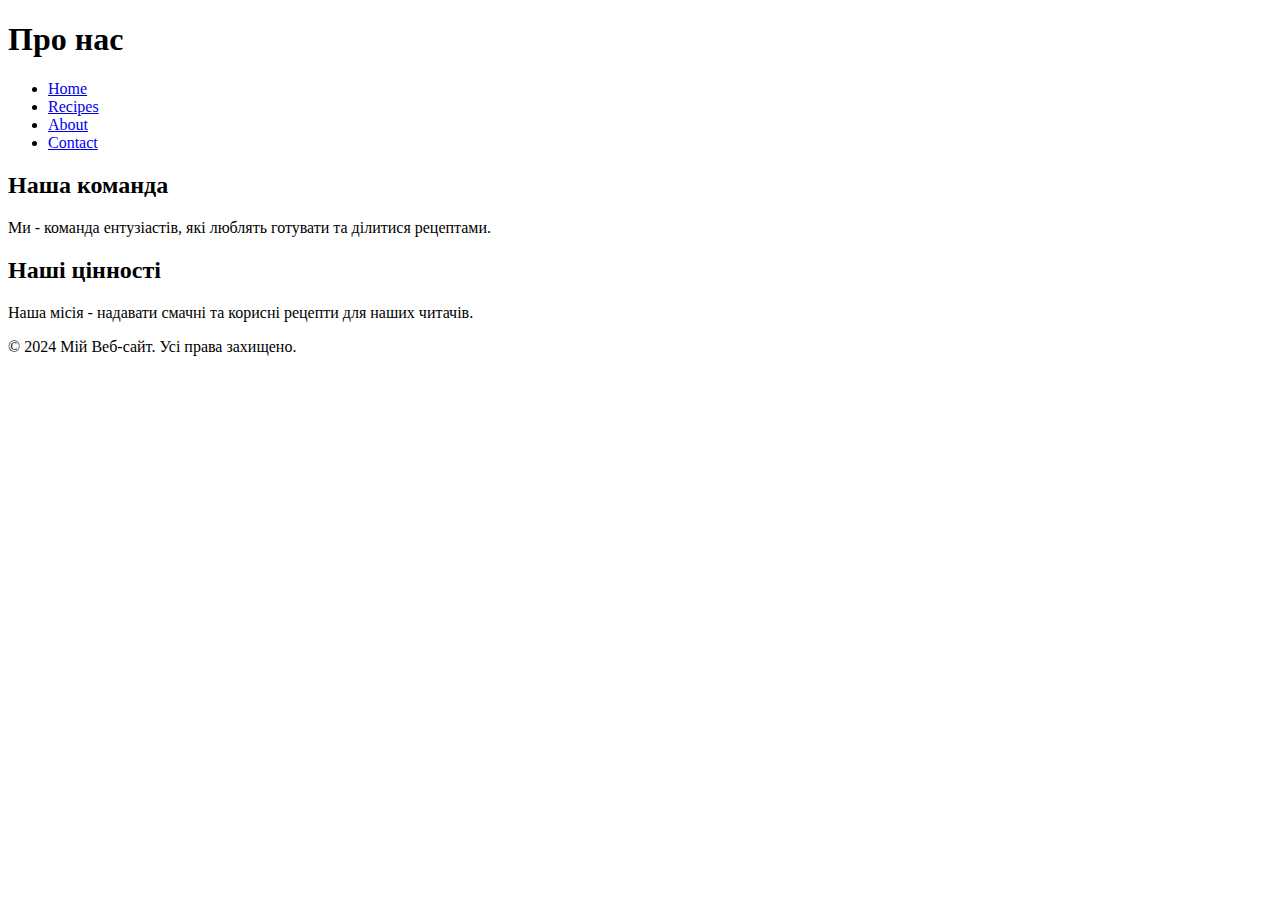
==== about.html @ e017b364 "Add files via upload" ====
<!DOCTYPE html>
<html lang="en">

<head>
    <meta charset="UTF-8">
    <meta name="viewport" content="width=device-width, initial-scale=1.0">
    <title>About</title>
</head>

<body>

    <header>
        <h1>Про нас</h1>
        <nav>
            <ul>
                <li><a href="index.html">Home</a></li>
                <li><a href="recipes.html">Recipes</a></li>
                <li><a href="about.html">About</a></li>
                <li><a href="contact.html">Contact</a></li>
            </ul>
        </nav>
    </header>

    <main>
        <section>
            <h2>Наша команда</h2>
            <p>Ми - команда ентузіастів, які люблять готувати та ділитися рецептами.</p>
        </section>

        <section>
            <h2>Наші цінності</h2>
            <p>Наша місія - надавати смачні та корисні рецепти для наших читачів.</p>
        </section>
    </main>

    <footer>
        <p>&copy; 2024 Мій Веб-сайт. Усі права захищено.</p>
    </footer>

</body>

</html>
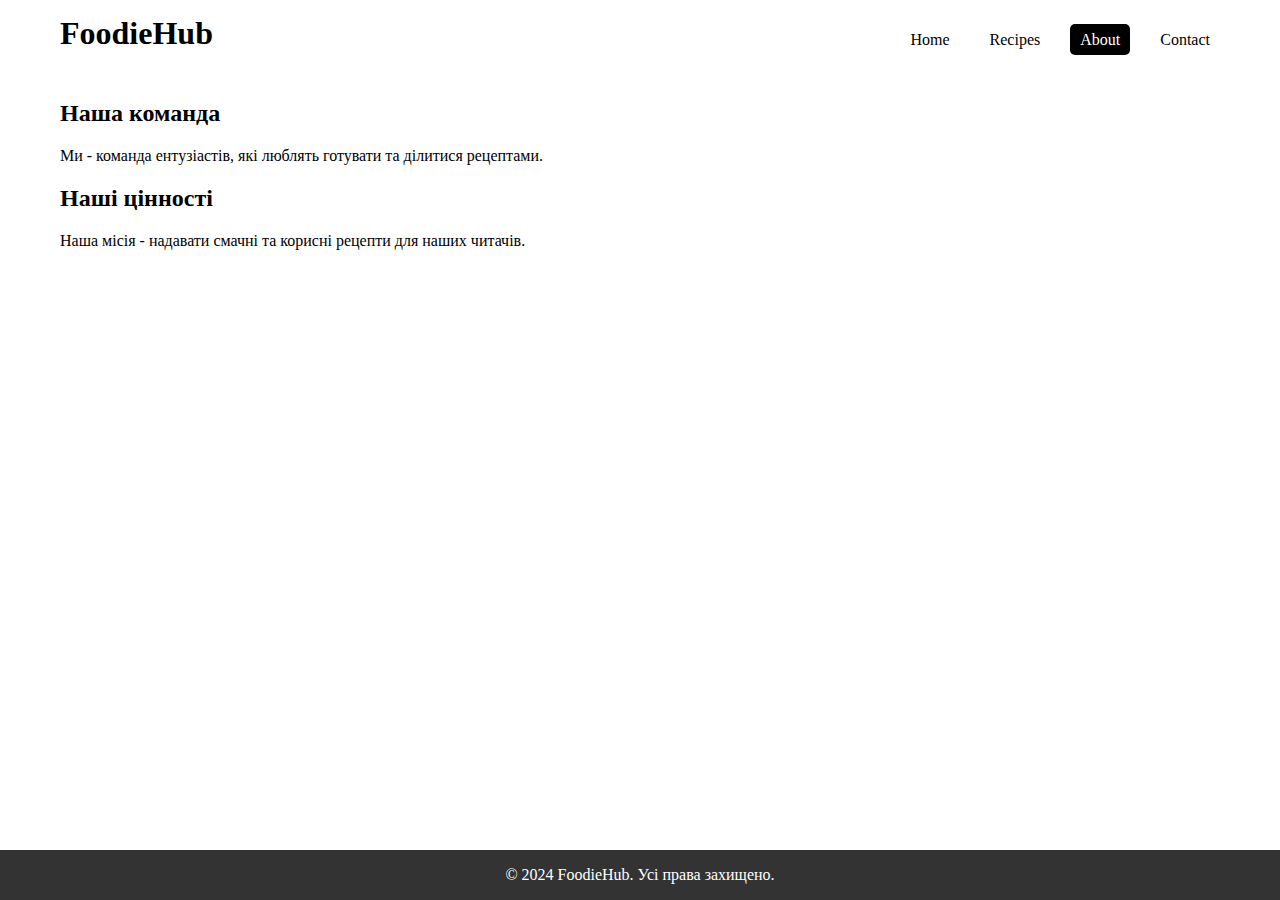
==== commit c9b81ebb: "practical 2" ====
--- a/about.html
+++ b/about.html
@@ -4,37 +4,47 @@
 <head>
     <meta charset="UTF-8">
     <meta name="viewport" content="width=device-width, initial-scale=1.0">
+    <link rel="stylesheet" href="style.css">
     <title>About</title>
 </head>
 
 <body>
 
-    <header>
-        <h1>Про нас</h1>
-        <nav>
-            <ul>
-                <li><a href="index.html">Home</a></li>
-                <li><a href="recipes.html">Recipes</a></li>
-                <li><a href="about.html">About</a></li>
-                <li><a href="contact.html">Contact</a></li>
-            </ul>
-        </nav>
+    <header class="header">
+        <div class="header__inner container">
+            <h1 class="header__title title">FoodieHub</h1>
+            <nav class="header__nav nav">
+                <ul class="nav__list">
+                    <li><a class="nav__link" href="index.html">Home</a></li>
+                    <li><a class="nav__link" href="recipes.html">Recipes</a></li>
+                    <li><a class="nav__link nav__link_active" href="about.html">About</a></li>
+                    <li><a class="nav__link" href="contact.html">Contact</a></li>
+                </ul>
+            </nav>
+        </div>
     </header>
 
     <main>
         <section>
-            <h2>Наша команда</h2>
-            <p>Ми - команда ентузіастів, які люблять готувати та ділитися рецептами.</p>
+            <div class="container">
+                <h2>Наша команда</h2>
+                <p>Ми - команда ентузіастів, які люблять готувати та ділитися рецептами.</p>
+            </div>
+
         </section>
 
         <section>
-            <h2>Наші цінності</h2>
-            <p>Наша місія - надавати смачні та корисні рецепти для наших читачів.</p>
+            <div class="container">
+                <h2>Наші цінності</h2>
+                <p>Наша місія - надавати смачні та корисні рецепти для наших читачів.</p>
+            </div>
         </section>
     </main>
 
-    <footer>
-        <p>&copy; 2024 Мій Веб-сайт. Усі права захищено.</p>
+    <footer class="footer">
+        <div class="container">
+            <p>&copy; 2024 FoodieHub. Усі права захищено.</p>
+        </div>
     </footer>
 
 </body>
--- a/style.css
+++ b/style.css
@@ -0,0 +1,67 @@
+* {
+    box-sizing: border-box;
+}
+
+body {
+    display: flex;
+    flex-direction: column;
+    min-height: 100vh;
+    margin: 0;
+}
+
+main {
+    flex-grow: 1;
+}
+
+.container {
+    max-width: 1200px;
+    margin: 0 auto;
+    padding: 0 20px;
+}
+
+.footer {
+    background-color: #333;
+    color: #fff;
+    text-align: center;
+}
+
+.header {
+    padding: 15px 0;
+}
+
+.header__inner {
+    display: flex;
+    justify-content: space-between;
+}
+
+.header__title {
+    margin: 0;
+}
+
+.nav__list {
+    display: flex;
+    list-style-type: none;
+    gap: 0 20px;
+}
+
+.nav__link {
+    padding: 7px 10px;
+    border-radius: 5px;
+    text-decoration: none;
+    color: #000;
+    transition: background .25s ease-out, color .25s ease-out;
+}
+
+.nav__link:visited {
+    color: inherit;
+}
+
+.nav__link:hover,
+.nav__link.nav__link_active {
+    color: #fff;
+    background-color: black;
+}
+
+.nav__link:active {
+    background-color: #5c5b5b;
+}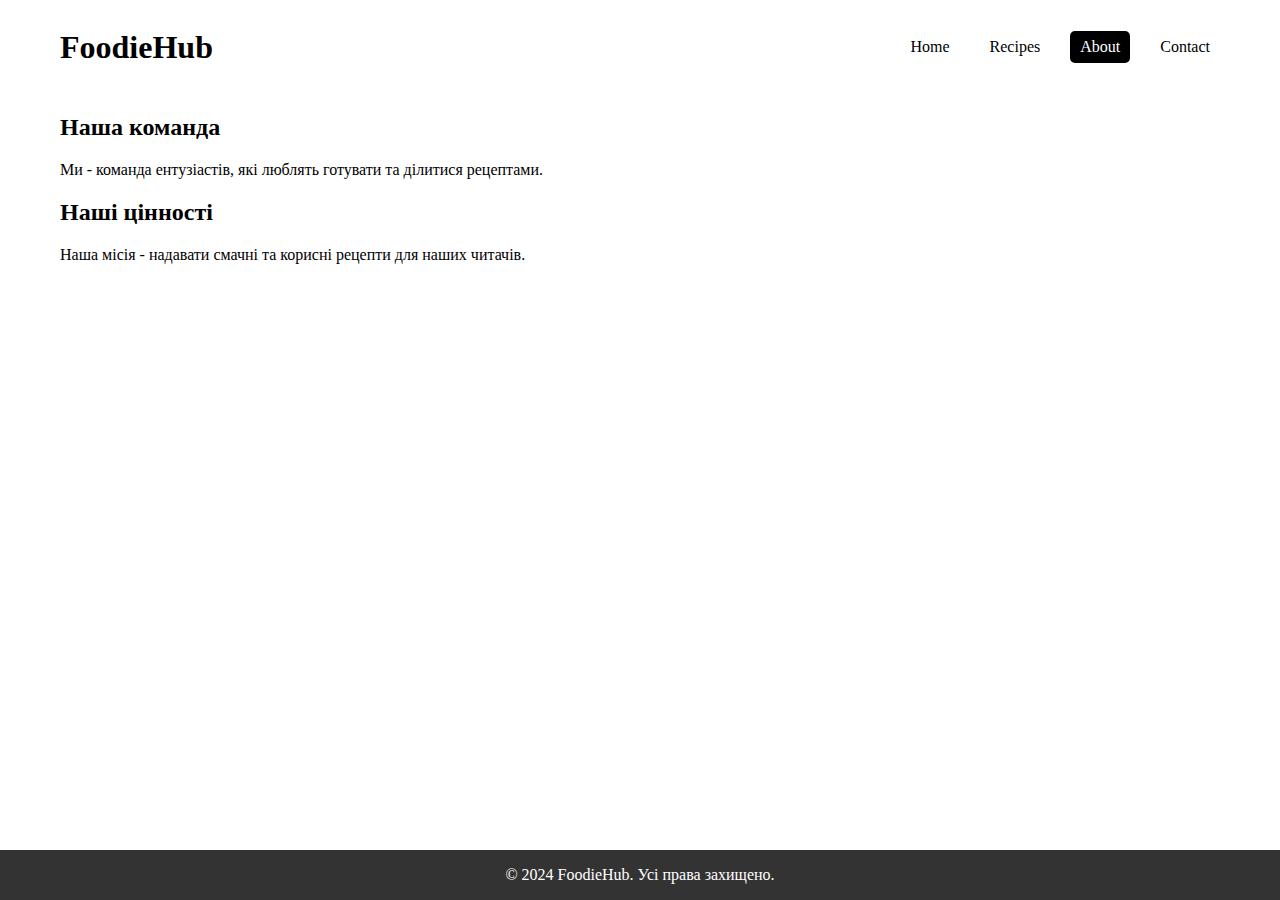
==== commit da00f86e: "added burger menu (практична 4)" ====
--- a/about.html
+++ b/about.html
@@ -21,6 +21,9 @@
                     <li><a class="nav__link" href="contact.html">Contact</a></li>
                 </ul>
             </nav>
+            <button class="burger" aria-label="Відкрити меню" data-burger>
+                <span class="burger__line"></span>
+            </button>
         </div>
     </header>
 
@@ -47,6 +50,8 @@
         </div>
     </footer>
 
+    <script src="main.js"></script>
+
 </body>
 
 </html>--- a/style.css
+++ b/style.css
@@ -11,6 +11,14 @@
 
 main {
     flex-grow: 1;
+}
+
+img {
+    max-width: 100%;
+}
+
+iframe {
+    max-width: 600px;
 }
 
 .container {
@@ -32,10 +40,15 @@
 .header__inner {
     display: flex;
     justify-content: space-between;
+    align-items: center;
 }
 
 .header__title {
     margin: 0;
+}
+
+.header__nav.header__nav_active .nav__list {
+    transform: translateX(100%);
 }
 
 .nav__list {
@@ -45,6 +58,7 @@
 }
 
 .nav__link {
+    display: inline-block;
     padding: 7px 10px;
     border-radius: 5px;
     text-decoration: none;
@@ -64,4 +78,83 @@
 
 .nav__link:active {
     background-color: #5c5b5b;
+}
+
+.burger {
+    display: none;
+    position: relative;
+    padding: 0;
+    border: none;
+    background-color: transparent;
+    width: 30px;
+    height: 15px;
+}
+
+.burger.burger_active {
+    height: 30px;
+}
+
+.burger::before,
+.burger::after {
+    content: '';
+    position: absolute;
+    transition: transform .25s ease-out;
+}
+
+.burger__line,
+.burger::before,
+.burger::after {
+    display: block;
+    background-color: black;
+    border-radius: 2px;
+    width: 100%;
+    height: 2px;
+}
+
+.burger::before {
+    top: 0px;
+}
+
+.burger::after {
+    bottom: 0px;
+}
+
+.burger.burger_active .burger__line {
+    opacity: 0;
+}
+
+.burger.burger_active::before {
+    top: 50%;
+    transform: translateY(-50%) rotate(45deg);
+}
+
+.burger.burger_active::after {
+    bottom: 50%;
+    transform: translateY(50%) rotate(-45deg);
+}
+
+@media (max-width: 567px) {
+    .burger {
+        display: block;
+    }
+
+    .header__nav {
+        position: fixed;
+        top: 67px;
+        left: -100%;
+        width: 100%;
+    }
+
+    .header__nav .nav__list {
+        transform: translateX(0);
+        gap: 10px 0;
+        margin: 0;
+        padding: 10px;
+        background-color: #fff;
+        width: 100%;
+        flex-direction: column;
+        align-items: center;
+        box-shadow: 0 5px 5px -2px black;
+        transition: transform .25s ease-out;
+    }
 }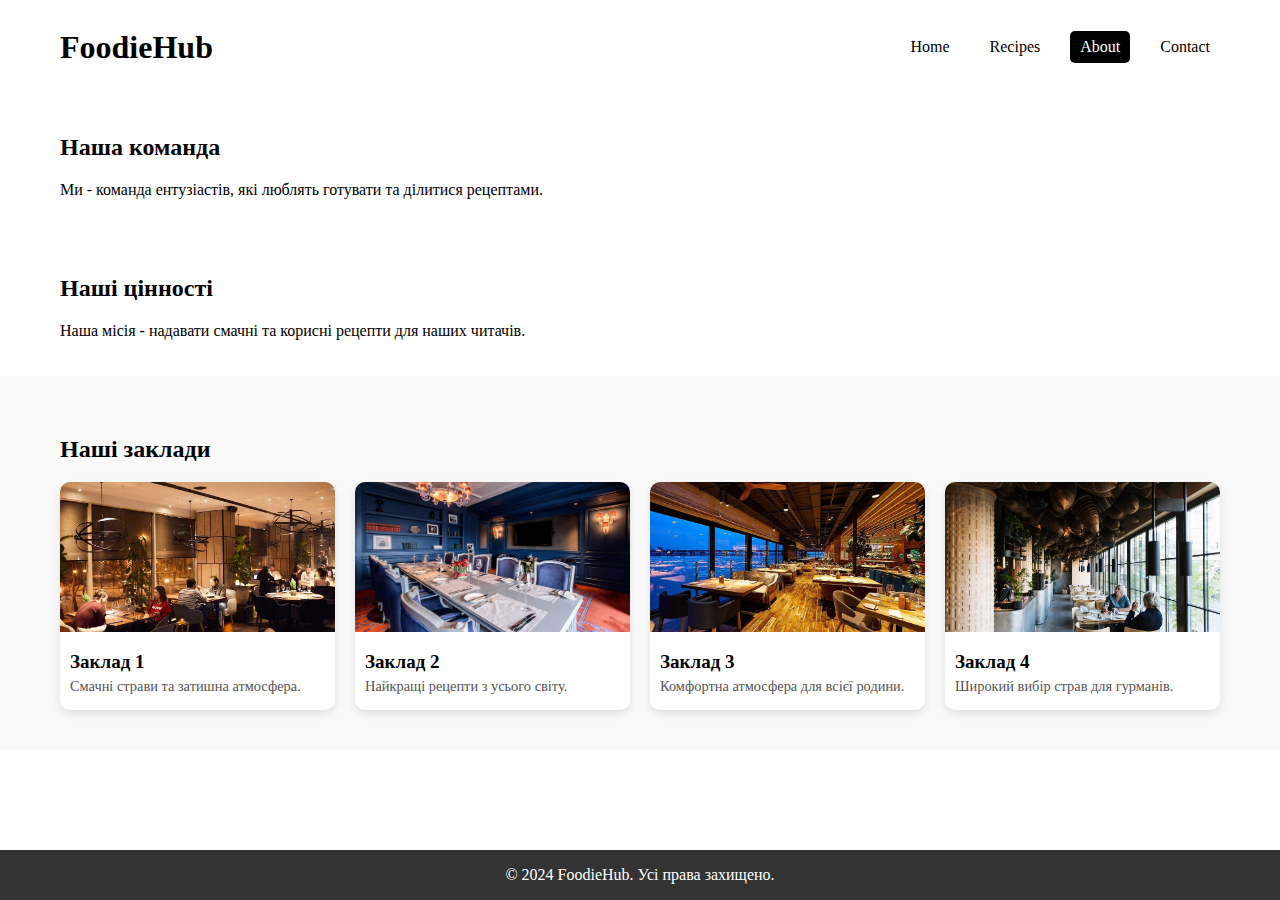
==== commit 2166aebd: "added responsive design (практична 7)" ====
--- a/about.html
+++ b/about.html
@@ -5,6 +5,7 @@
     <meta charset="UTF-8">
     <meta name="viewport" content="width=device-width, initial-scale=1.0">
     <link rel="stylesheet" href="style.css">
+    <link rel="stylesheet" href="about.css">
     <title>About</title>
 </head>
 
@@ -42,6 +43,34 @@
                 <p>Наша місія - надавати смачні та корисні рецепти для наших читачів.</p>
             </div>
         </section>
+
+        <section class="cards-section">
+            <div class="container">
+                <h2>Наші заклади</h2>
+                <div class="cards">
+                    <div class="card">
+                        <img src="./assets/rest-1.jpg" alt="Place 1">
+                        <h3>Заклад 1</h3>
+                        <p>Смачні страви та затишна атмосфера.</p>
+                    </div>
+                    <div class="card">
+                        <img src="./assets/rest-2.jpg" alt="Place 2">
+                        <h3>Заклад 2</h3>
+                        <p>Найкращі рецепти з усього світу.</p>
+                    </div>
+                    <div class="card">
+                        <img src="./assets/rest-3.jpg" alt="Place 3">
+                        <h3>Заклад 3</h3>
+                        <p>Комфортна атмосфера для всієї родини.</p>
+                    </div>
+                    <div class="card">
+                        <img src="./assets/rest-4.jpg" alt="Place 4">
+                        <h3>Заклад 4</h3>
+                        <p>Широкий вибір страв для гурманів.</p>
+                    </div>
+                </div>
+            </div>
+        </section>
     </main>
 
     <footer class="footer">
--- a/style.css
+++ b/style.css
@@ -11,6 +11,12 @@
 
 main {
     flex-grow: 1;
+    padding-top: 94px;
+}
+
+section {
+    background-color: #fff;
+    padding: 20px 0;
 }
 
 img {
@@ -35,6 +41,10 @@
 
 .header {
     padding: 15px 0;
+    position: fixed;
+    width: 100%;
+    background-color: #fff;
+    z-index: 99;
 }
 
 .header__inner {
@@ -133,7 +143,102 @@
     transform: translateY(50%) rotate(-45deg);
 }
 
+.errorMessage {
+    margin-top: .3rem;
+    font-size: .9rem;
+    font-weight: 600;
+    color: red;
+}
+
+.recipes {
+    list-style-type: none;
+    margin: 0;
+    padding: 0;
+}
+
+.recipe__item {
+    display: flex;
+    justify-content: space-between;
+    max-width: 300px;
+    background-color: black;
+    margin-bottom: 5px;
+    padding: 5px 7px;
+}
+
+.recipe__item>a {
+    color: white;
+}
+
+.form {
+    display: flex;
+    flex-wrap: wrap;
+    gap: 20px;
+    justify-content: space-between;
+    background-color: black;
+    border-radius: 50px;
+    padding: 30px;
+    color: white;
+    max-width: 500px;
+    margin-top: 30px;
+}
+
+.form__field {
+    width: 40%;
+}
+
+.form label {
+    display: block;
+    margin-bottom: 5px;
+}
+
+.form input,
+.form textarea {
+    display: block;
+    width: 100%;
+}
+
+.form__field--full {
+    width: 100%;
+}
+
+#update-form {
+    margin-bottom: 20px;
+}
+
+#parallax {
+    display: flex;
+    justify-content: center;
+    align-items: center;
+    min-height: calc(100vh - 94px);
+    position: relative;
+}
+
+#parallax>h1 {
+    color: white;
+    font-size: 70px;
+    background-color: rgba(0, 0, 0, .7);
+    padding: 20px 50px;
+    border-radius: 10px;
+}
+
+#background,
+#products {
+    position: absolute;
+    width: 100%;
+    height: 100%;
+    object-fit: cover;
+    z-index: -1;
+}
+
 @media (max-width: 567px) {
+    main {
+        padding-top: 67px;
+    }
+
+    #parallax {
+        min-height: calc(100vh - 67px);
+    }
+
     .burger {
         display: block;
     }
@@ -157,4 +262,14 @@
         box-shadow: 0 5px 5px -2px black;
         transition: transform .25s ease-out;
     }
+
+    #parallax>h1 {
+        font-size: 40px;
+        padding: 10px 25px;
+    }
+
+    .form__field {
+        width: 100%;
+    }
+
 }--- a/about.css
+++ b/about.css
@@ -0,0 +1,52 @@
+.cards-section {
+    background-color: #f9f9f9;
+    padding: 40px 0;
+}
+
+.cards {
+    display: flex;
+    justify-content: center;
+    gap: 20px;
+}
+
+.card {
+    width: 100%;
+    background-color: #fff;
+    border-radius: 10px;
+    box-shadow: 0 4px 8px rgba(0, 0, 0, 0.1);
+    overflow: hidden;
+}
+
+.card img {
+    width: 100%;
+    object-fit: cover;
+    height: 150px;
+}
+
+.card h3 {
+    margin: 15px 10px 5px;
+    font-size: 19px;
+}
+
+.card p {
+    margin: 0 10px 15px;
+    color: #555;
+    font-size: 0.9em;
+}
+
+@media (max-width: 967px) {
+    .cards {
+        flex-wrap: wrap;
+    }
+
+    .card {
+        width: calc(50% - 20px);
+    }
+}
+
+@media (max-width: 567px) {
+    .card {
+        max-width: 400px;
+        width: 100%;
+    }
+}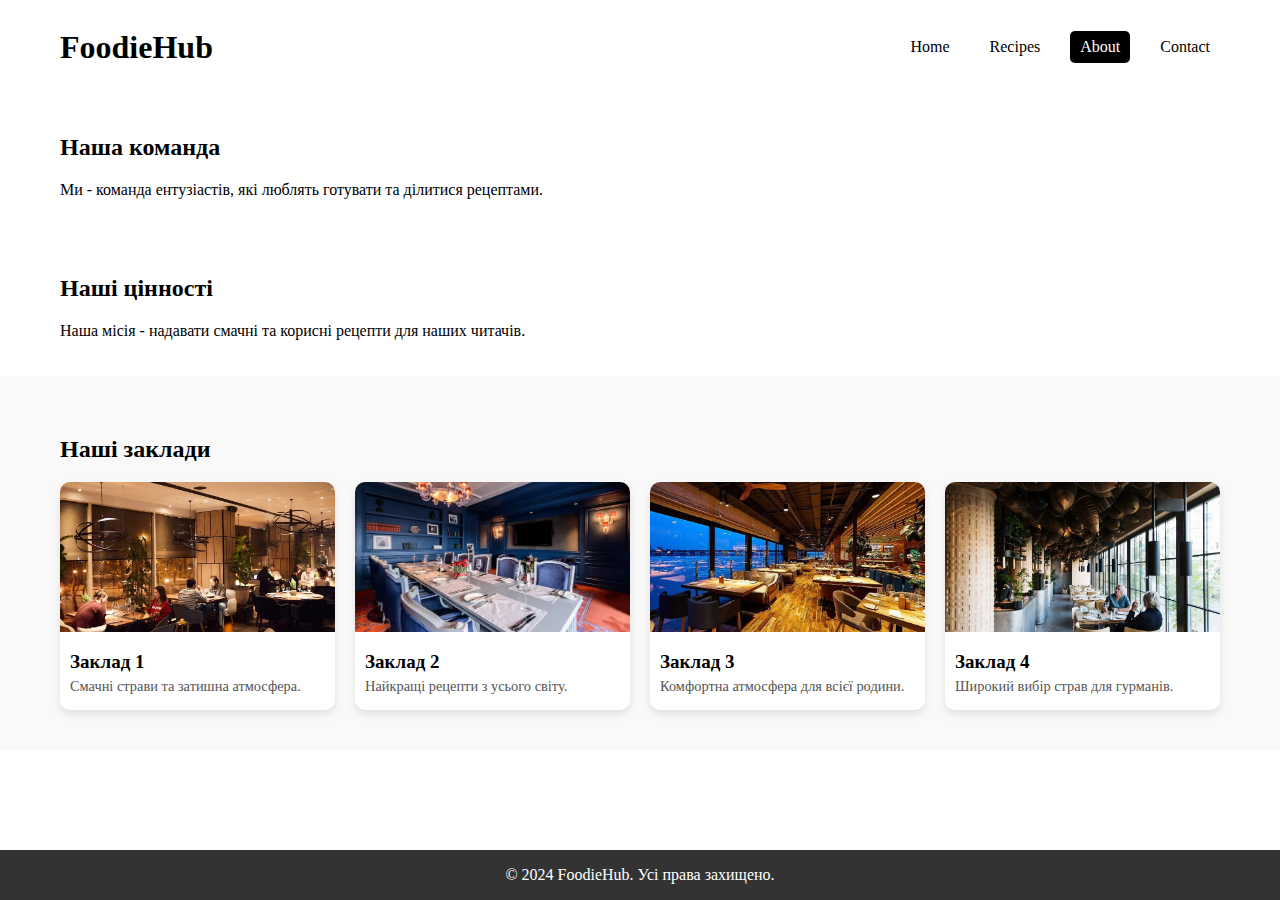
==== commit fc0bf416: "convert images to webp" ====
--- a/about.html
+++ b/about.html
@@ -49,22 +49,22 @@
                 <h2>Наші заклади</h2>
                 <div class="cards">
                     <div class="card">
-                        <img src="./assets/rest-1.jpg" alt="Place 1">
+                        <img src="./assets/rest-1.webp" alt="Place 1">
                         <h3>Заклад 1</h3>
                         <p>Смачні страви та затишна атмосфера.</p>
                     </div>
                     <div class="card">
-                        <img src="./assets/rest-2.jpg" alt="Place 2">
+                        <img src="./assets/rest-2.webp" alt="Place 2">
                         <h3>Заклад 2</h3>
                         <p>Найкращі рецепти з усього світу.</p>
                     </div>
                     <div class="card">
-                        <img src="./assets/rest-3.jpg" alt="Place 3">
+                        <img src="./assets/rest-3.webp" alt="Place 3">
                         <h3>Заклад 3</h3>
                         <p>Комфортна атмосфера для всієї родини.</p>
                     </div>
                     <div class="card">
-                        <img src="./assets/rest-4.jpg" alt="Place 4">
+                        <img src="./assets/rest-4.webp" alt="Place 4">
                         <h3>Заклад 4</h3>
                         <p>Широкий вибір страв для гурманів.</p>
                     </div>
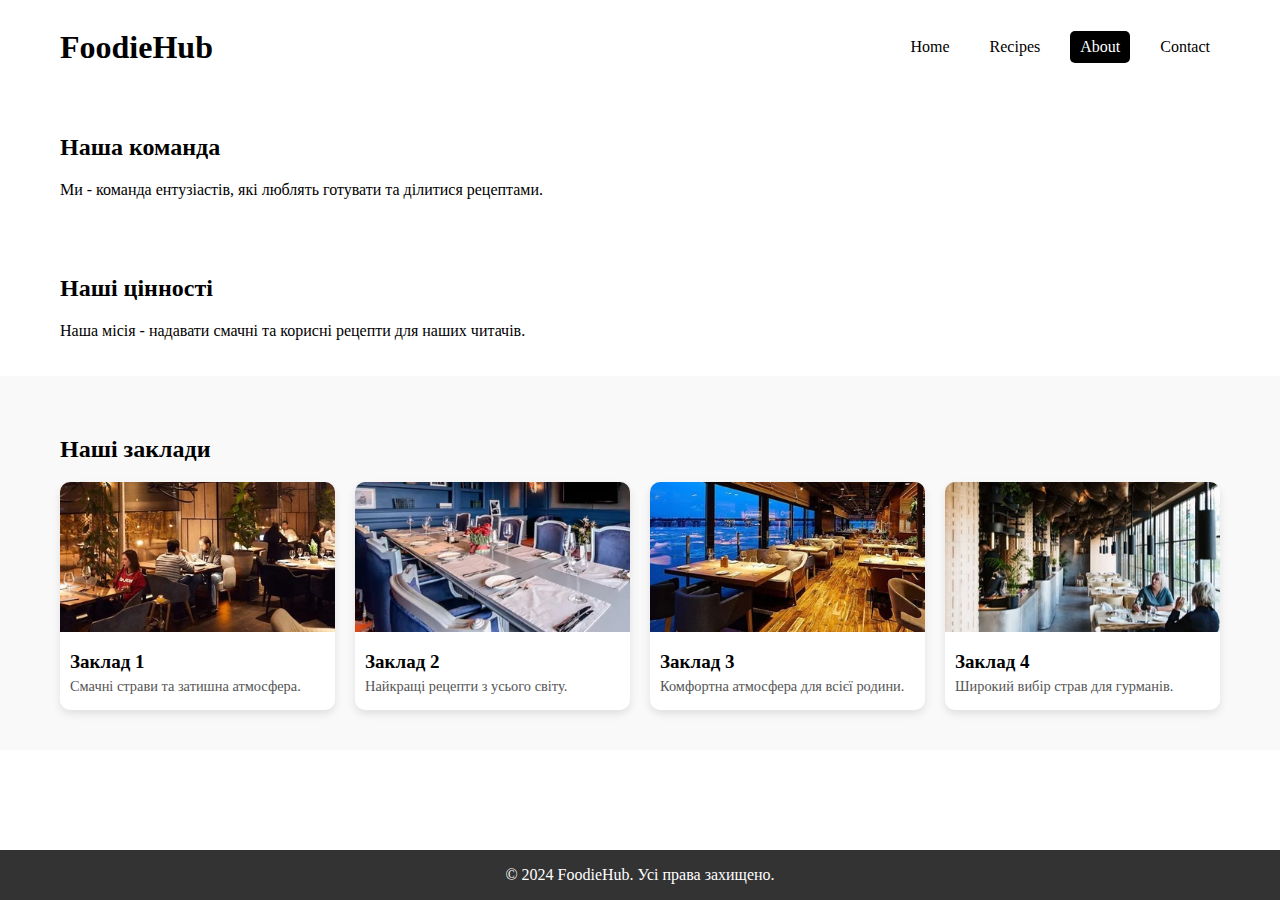
==== commit 116c3fd8: "практична 9" ====
--- a/about.html
+++ b/about.html
@@ -1,12 +1,13 @@
 <!DOCTYPE html>
-<html lang="en">
+<html lang="uk">
 
 <head>
     <meta charset="UTF-8">
     <meta name="viewport" content="width=device-width, initial-scale=1.0">
+    <meta name="description" content="Дізнайтеся більше про нас і нашу любов до кулінарії. Ми створили цей сайт, щоб поділитися найкращими рецептами: від простих страв до вишуканих десертів, таких як сирники та шарлотка. Приєднуйтесь до нашої кулінарної спільноти!">
     <link rel="stylesheet" href="style.css">
     <link rel="stylesheet" href="about.css">
-    <title>About</title>
+    <title>Про нас</title>
 </head>
 
 <body>
